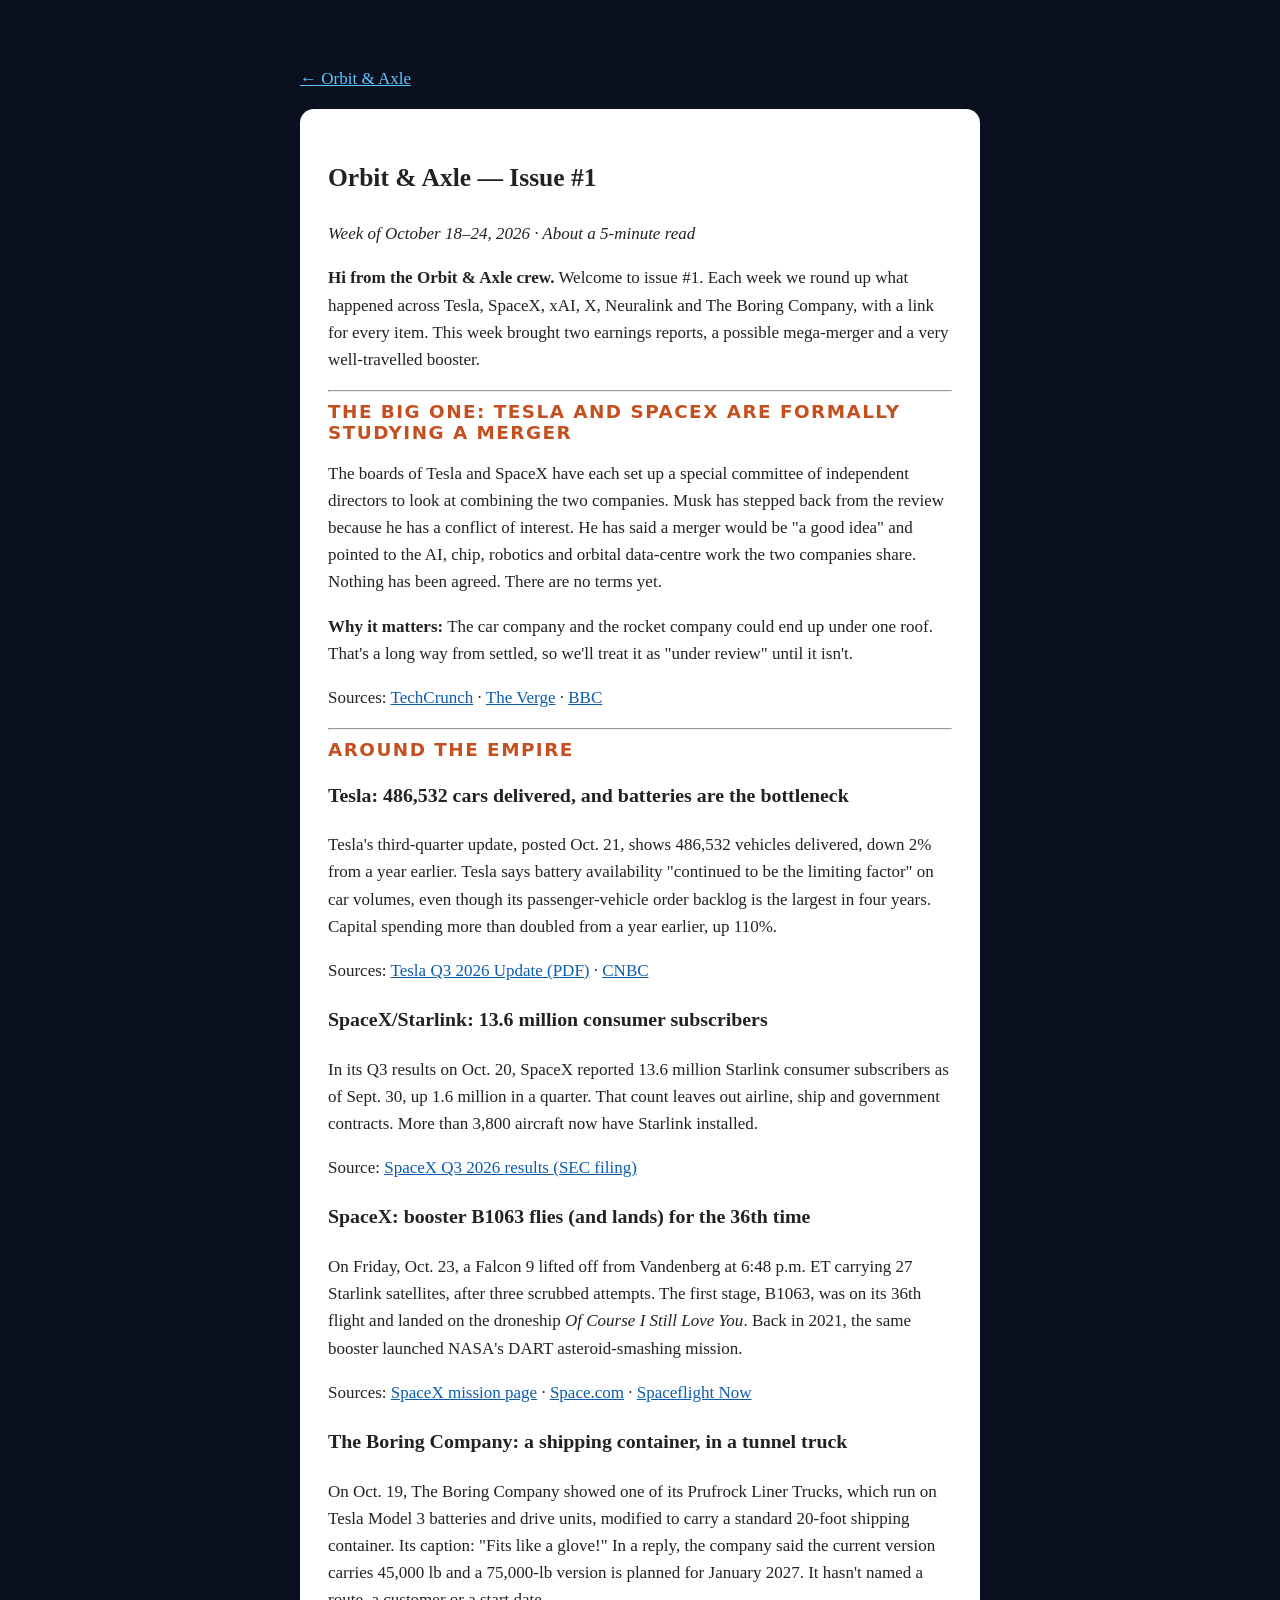
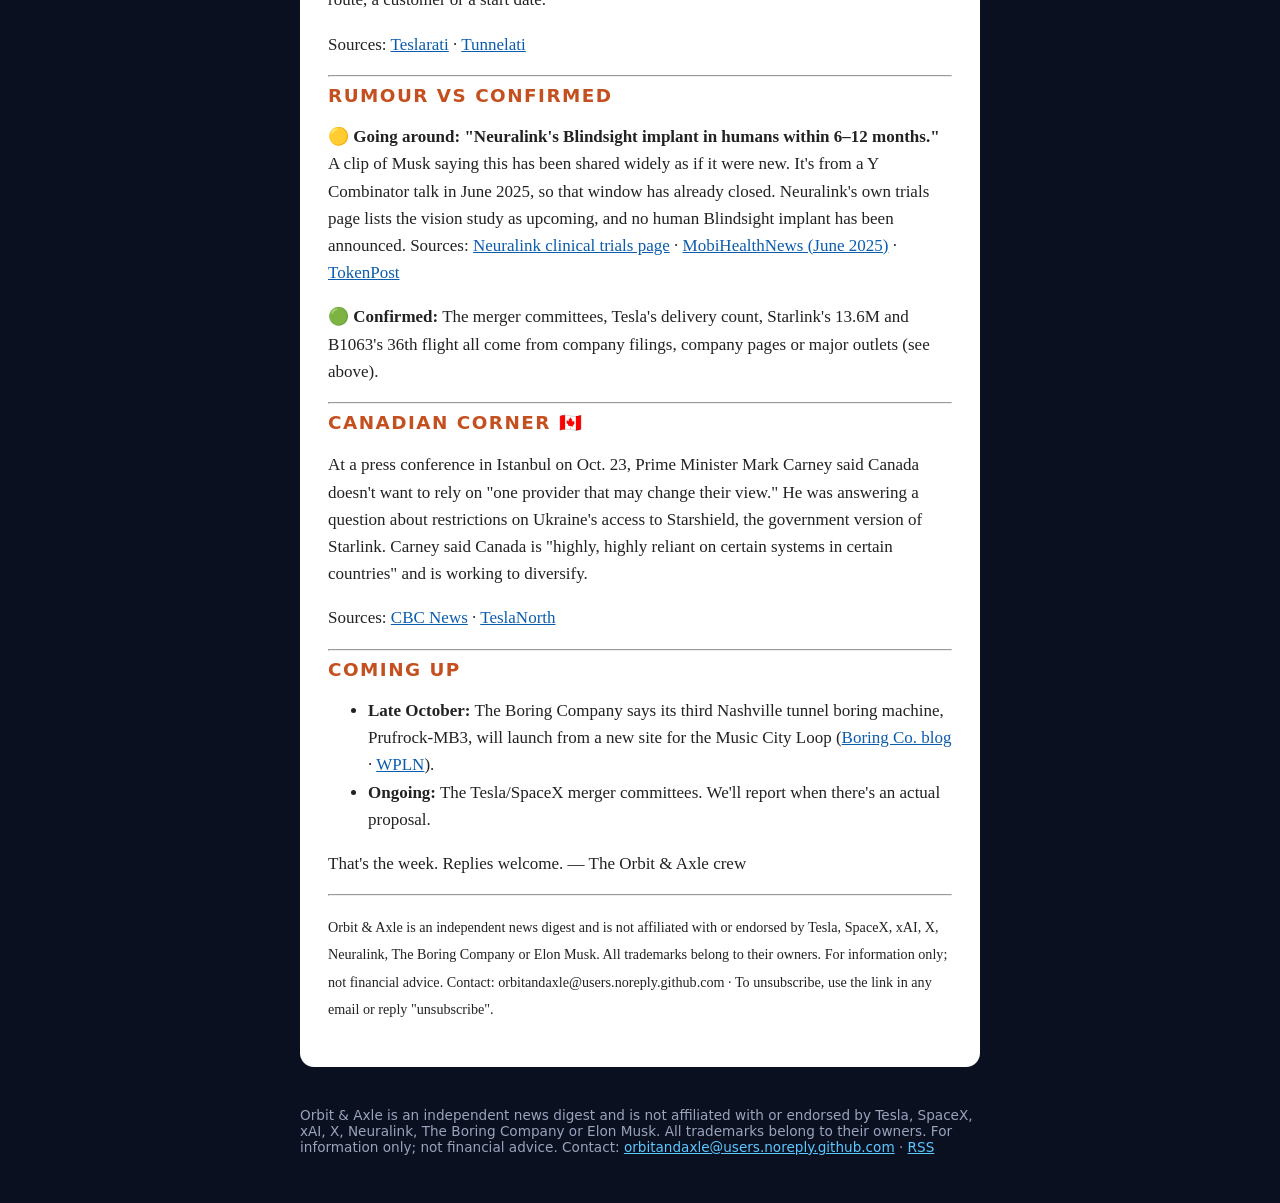
==== issues/001.html @ 2783b403 "Publish issue #1" ====
<!DOCTYPE html><html lang="en"><head><meta charset="utf-8"><meta name="viewport" content="width=device-width,initial-scale=1">
<title>Issue #1 — Orbit &amp; Axle</title><meta name="description" content="A calm, plain weekly digest of Elon-world news: Tesla, SpaceX, xAI, X, Neuralink and The Boring Company.">
<link rel="stylesheet" href="https://romandarkartist.github.io/orbit-and-axle/style.css"><link rel="alternate" type="application/rss+xml" title="Orbit &amp; Axle" href="https://romandarkartist.github.io/orbit-and-axle/feed.xml"></head>
<body><div class="wrap"><p><a href="https://romandarkartist.github.io/orbit-and-axle/">← Orbit &amp; Axle</a></p><article><!-- Subject line (44 chars): Tesla + SpaceX, one company? Committees form -->

<h1>Orbit &amp; Axle — Issue #1</h1>
<p><em>Week of October 18–24, 2026 · About a 5-minute read</em></p>
<p><strong>Hi from the Orbit &amp; Axle crew.</strong> Welcome to issue #1. Each week we round up what happened across Tesla, SpaceX, xAI, X, Neuralink and The Boring Company, with a link for every item. This week brought two earnings reports, a possible mega-merger and a very well-travelled booster.</p>
<hr />
<h2>The big one: Tesla and SpaceX are formally studying a merger</h2>
<p>The boards of Tesla and SpaceX have each set up a special committee of independent directors to look at combining the two companies. Musk has stepped back from the review because he has a conflict of interest. He has said a merger would be "a good idea" and pointed to the AI, chip, robotics and orbital data-centre work the two companies share. Nothing has been agreed. There are no terms yet.</p>
<p><strong>Why it matters:</strong> The car company and the rocket company could end up under one roof. That's a long way from settled, so we'll treat it as "under review" until it isn't.</p>
<p>Sources: <a href="https://techcrunch.com/2026/10/20/spacex-and-tesla-boards-form-special-committees-to-review-merger/">TechCrunch</a> · <a href="https://www.theverge.com/science/1014984/spacex-tesla-merger-elon-musk-special-committees">The Verge</a> · <a href="https://www.bbc.com/news/articles/cmlyl09xjke4o">BBC</a></p>
<hr />
<h2>Around the empire</h2>
<h3>Tesla: 486,532 cars delivered, and batteries are the bottleneck</h3>
<p>Tesla's third-quarter update, posted Oct. 21, shows 486,532 vehicles delivered, down 2% from a year earlier. Tesla says battery availability "continued to be the limiting factor" on car volumes, even though its passenger-vehicle order backlog is the largest in four years. Capital spending more than doubled from a year earlier, up 110%.</p>
<p>Sources: <a href="https://assets-ir.tesla.com/tesla-contents/IR/TSLA-Q3-2026-Update.pdf">Tesla Q3 2026 Update (PDF)</a> · <a href="https://www.cnbc.com/2026/10/21/tesla-tsla-q3-2026-earnings-report.html">CNBC</a></p>
<h3>SpaceX/Starlink: 13.6 million consumer subscribers</h3>
<p>In its Q3 results on Oct. 20, SpaceX reported 13.6 million Starlink consumer subscribers as of Sept. 30, up 1.6 million in a quarter. That count leaves out airline, ship and government contracts. More than 3,800 aircraft now have Starlink installed.</p>
<p>Source: <a href="https://www.sec.gov/Archives/edgar/data/1181412/000162828026066482/spaceexplorationtechnologi.htm">SpaceX Q3 2026 results (SEC filing)</a></p>
<h3>SpaceX: booster B1063 flies (and lands) for the 36th time</h3>
<p>On Friday, Oct. 23, a Falcon 9 lifted off from Vandenberg at 6:48 p.m. ET carrying 27 Starlink satellites, after three scrubbed attempts. The first stage, B1063, was on its 36th flight and landed on the droneship <em>Of Course I Still Love You</em>. Back in 2021, the same booster launched NASA's DART asteroid-smashing mission.</p>
<p>Sources: <a href="https://www.spacex.com/launches/sl-15-15">SpaceX mission page</a> · <a href="https://www.space.com/space-exploration/launches-spacecraft/spacex-falcon-9-starlink-group-15-15-b1063-ocisly">Space.com</a> · <a href="https://spaceflightnow.com/launch/falcon-9-starlink-15-15/">Spaceflight Now</a></p>
<h3>The Boring Company: a shipping container, in a tunnel truck</h3>
<p>On Oct. 19, The Boring Company showed one of its Prufrock Liner Trucks, which run on Tesla Model 3 batteries and drive units, modified to carry a standard 20-foot shipping container. Its caption: "Fits like a glove!" In a reply, the company said the current version carries 45,000 lb and a 75,000-lb version is planned for January 2027. It hasn't named a route, a customer or a start date.</p>
<p>Sources: <a href="https://www.teslarati.com/boring-company-tesla-truck-freight-container/">Teslarati</a> · <a href="https://www.tunnelati.com/articles/2026-10-19-prufrock-liner-truck-shipping-container-freight">Tunnelati</a></p>
<hr />
<h2>Rumour vs confirmed</h2>
<p><strong>🟡 Going around: "Neuralink's Blindsight implant in humans within 6–12 months."</strong>
A clip of Musk saying this has been shared widely as if it were new. It's from a Y Combinator talk in June 2025, so that window has already closed. Neuralink's own trials page lists the vision study as upcoming, and no human Blindsight implant has been announced.
Sources: <a href="https://neuralink.com/trials/">Neuralink clinical trials page</a> · <a href="https://www.mobihealthnews.com/news/elon-musk-provides-update-blindsight-implant-trials">MobiHealthNews (June 2025)</a> · <a href="https://www.tokenpost.com/news/technology/40180">TokenPost</a></p>
<p><strong>🟢 Confirmed:</strong> The merger committees, Tesla's delivery count, Starlink's 13.6M and B1063's 36th flight all come from company filings, company pages or major outlets (see above).</p>
<hr />
<h2>Canadian corner 🇨🇦</h2>
<p>At a press conference in Istanbul on Oct. 23, Prime Minister Mark Carney said Canada doesn't want to rely on "one provider that may change their view." He was answering a question about restrictions on Ukraine's access to Starshield, the government version of Starlink. Carney said Canada is "highly, highly reliant on certain systems in certain countries" and is working to diversify.</p>
<p>Sources: <a href="https://www.cbc.ca/news/politics/carney-zelenskyy-trump-starlink-9.7393553">CBC News</a> · <a href="https://teslanorth.com/2026/10/23/carney-starlink-ukraine-canada-provider/">TeslaNorth</a></p>
<hr />
<h2>Coming up</h2>
<ul>
<li><strong>Late October:</strong> The Boring Company says its third Nashville tunnel boring machine, Prufrock-MB3, will launch from a new site for the Music City Loop (<a href="https://boringcompany.com/blogoct2026">Boring Co. blog</a> · <a href="https://wpln.org/post/the-boring-co-prepares-new-tunneling-site-for-music-city-loop/">WPLN</a>).</li>
<li><strong>Ongoing:</strong> The Tesla/SpaceX merger committees. We'll report when there's an actual proposal.</li>
</ul>
<p>That's the week. Replies welcome.
— The Orbit &amp; Axle crew</p>
<hr />
<p><small>Orbit &amp; Axle is an independent news digest and is not affiliated with or endorsed by Tesla, SpaceX, xAI, X, Neuralink, The Boring Company or Elon Musk. All trademarks belong to their owners. For information only; not financial advice. Contact: orbitandaxle@users.noreply.github.com · To unsubscribe, use the link in any email or reply "unsubscribe".</small></p></article>
<footer>Orbit &amp; Axle is an independent news digest and is not affiliated with or endorsed by Tesla, SpaceX, xAI, X, Neuralink, The Boring Company or Elon Musk. All trademarks belong to their owners. For information only; not financial advice. Contact: <a href="mailto:orbitandaxle@users.noreply.github.com">orbitandaxle@users.noreply.github.com</a> · <a href="https://romandarkartist.github.io/orbit-and-axle/feed.xml">RSS</a></footer></div></body></html>
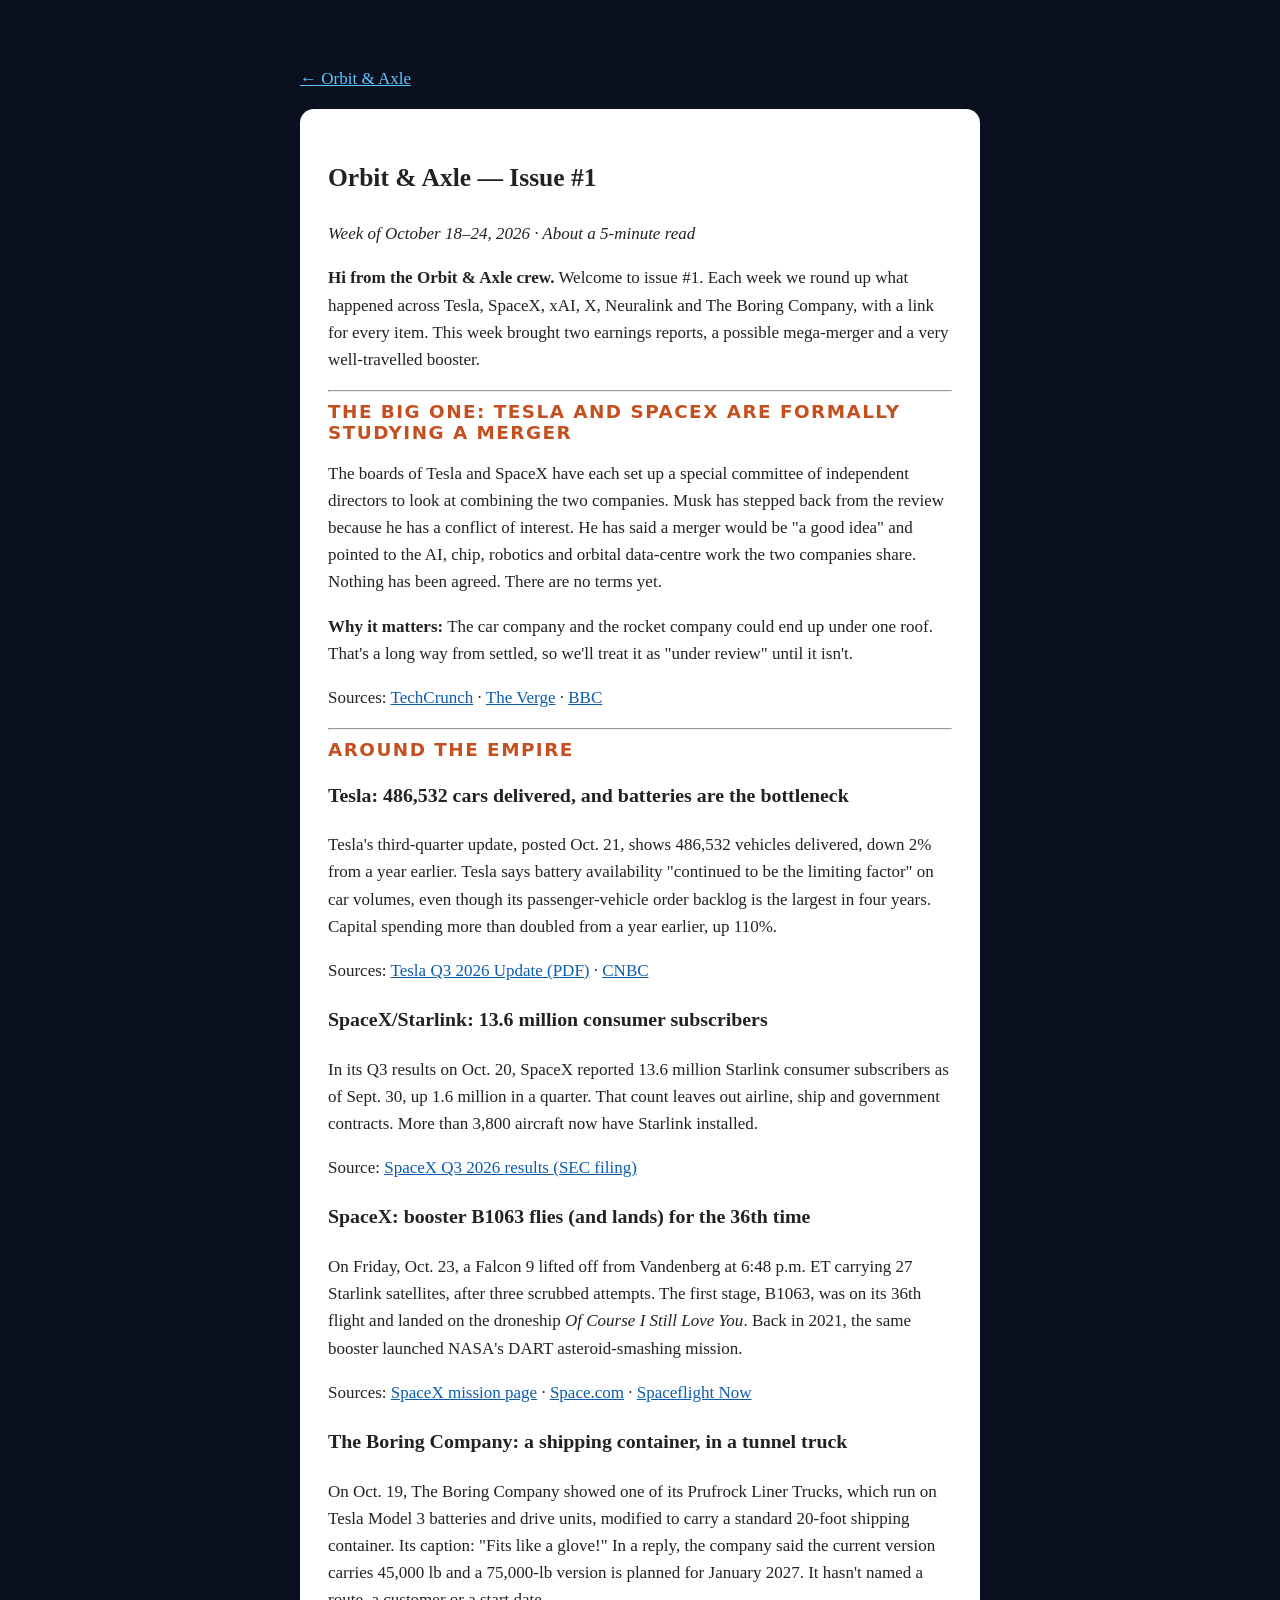
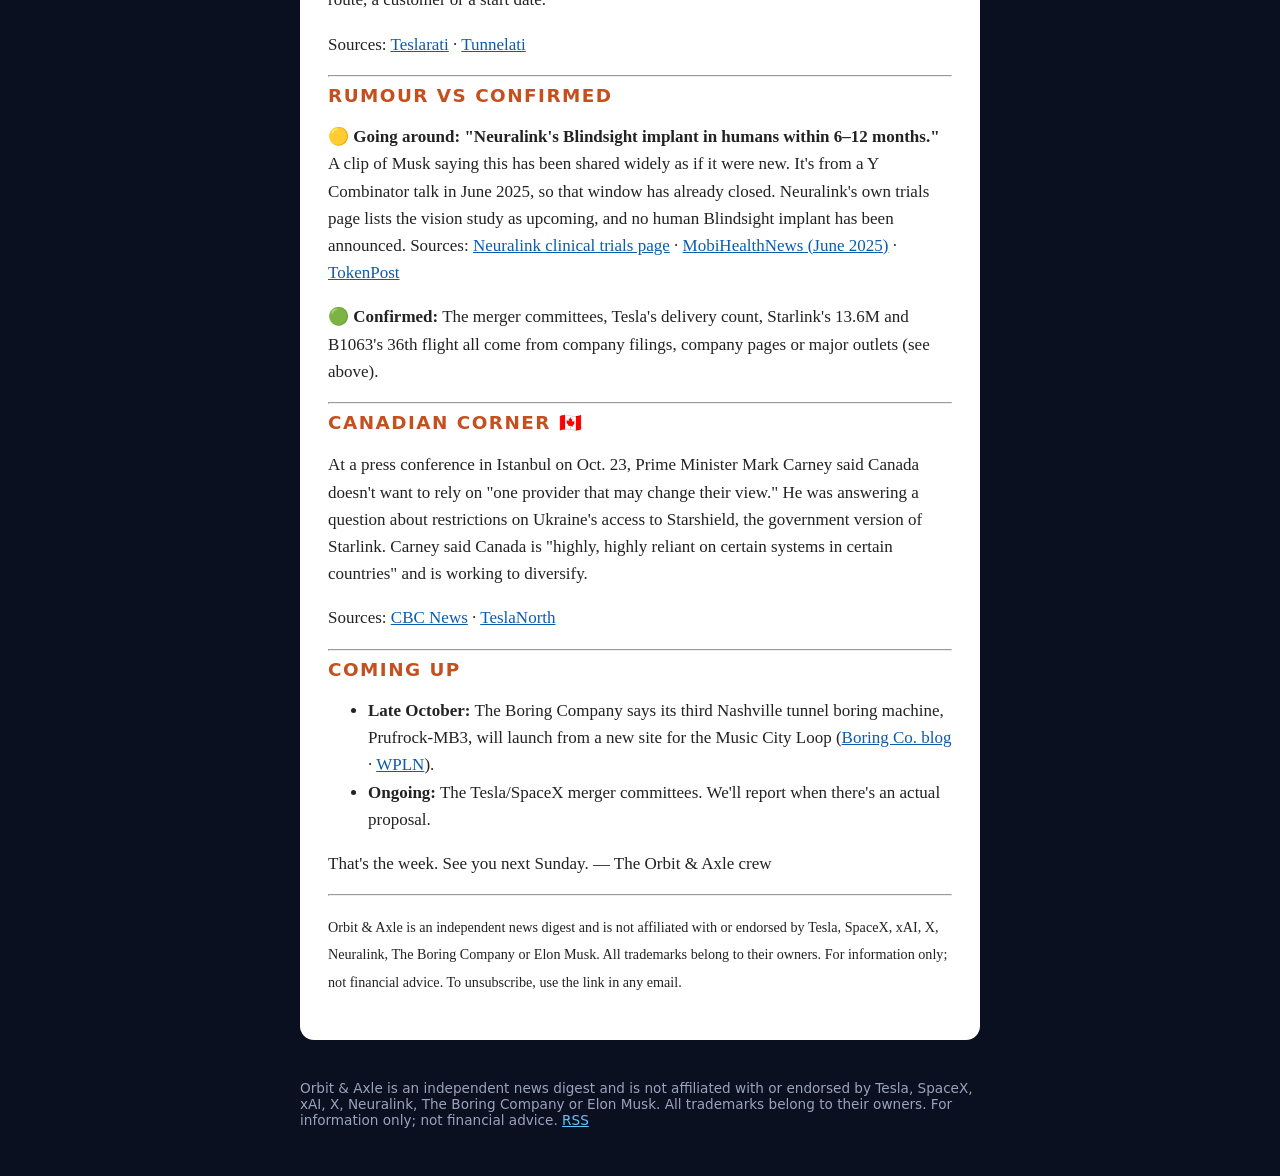
==== commit 99f1fb5a: "Remove public contact" ====
--- a/issues/001.html
+++ b/issues/001.html
@@ -41,8 +41,8 @@
 <li><strong>Late October:</strong> The Boring Company says its third Nashville tunnel boring machine, Prufrock-MB3, will launch from a new site for the Music City Loop (<a href="https://boringcompany.com/blogoct2026">Boring Co. blog</a> · <a href="https://wpln.org/post/the-boring-co-prepares-new-tunneling-site-for-music-city-loop/">WPLN</a>).</li>
 <li><strong>Ongoing:</strong> The Tesla/SpaceX merger committees. We'll report when there's an actual proposal.</li>
 </ul>
-<p>That's the week. Replies welcome.
+<p>That's the week. See you next Sunday.
 — The Orbit &amp; Axle crew</p>
 <hr />
-<p><small>Orbit &amp; Axle is an independent news digest and is not affiliated with or endorsed by Tesla, SpaceX, xAI, X, Neuralink, The Boring Company or Elon Musk. All trademarks belong to their owners. For information only; not financial advice. Contact: orbitandaxle@users.noreply.github.com · To unsubscribe, use the link in any email or reply "unsubscribe".</small></p></article>
-<footer>Orbit &amp; Axle is an independent news digest and is not affiliated with or endorsed by Tesla, SpaceX, xAI, X, Neuralink, The Boring Company or Elon Musk. All trademarks belong to their owners. For information only; not financial advice. Contact: <a href="mailto:orbitandaxle@users.noreply.github.com">orbitandaxle@users.noreply.github.com</a> · <a href="https://romandarkartist.github.io/orbit-and-axle/feed.xml">RSS</a></footer></div></body></html>+<p><small>Orbit &amp; Axle is an independent news digest and is not affiliated with or endorsed by Tesla, SpaceX, xAI, X, Neuralink, The Boring Company or Elon Musk. All trademarks belong to their owners. For information only; not financial advice. To unsubscribe, use the link in any email.</small></p></article>
+<footer>Orbit &amp; Axle is an independent news digest and is not affiliated with or endorsed by Tesla, SpaceX, xAI, X, Neuralink, The Boring Company or Elon Musk. All trademarks belong to their owners. For information only; not financial advice. <a href="https://romandarkartist.github.io/orbit-and-axle/feed.xml">RSS</a></footer></div></body></html>
